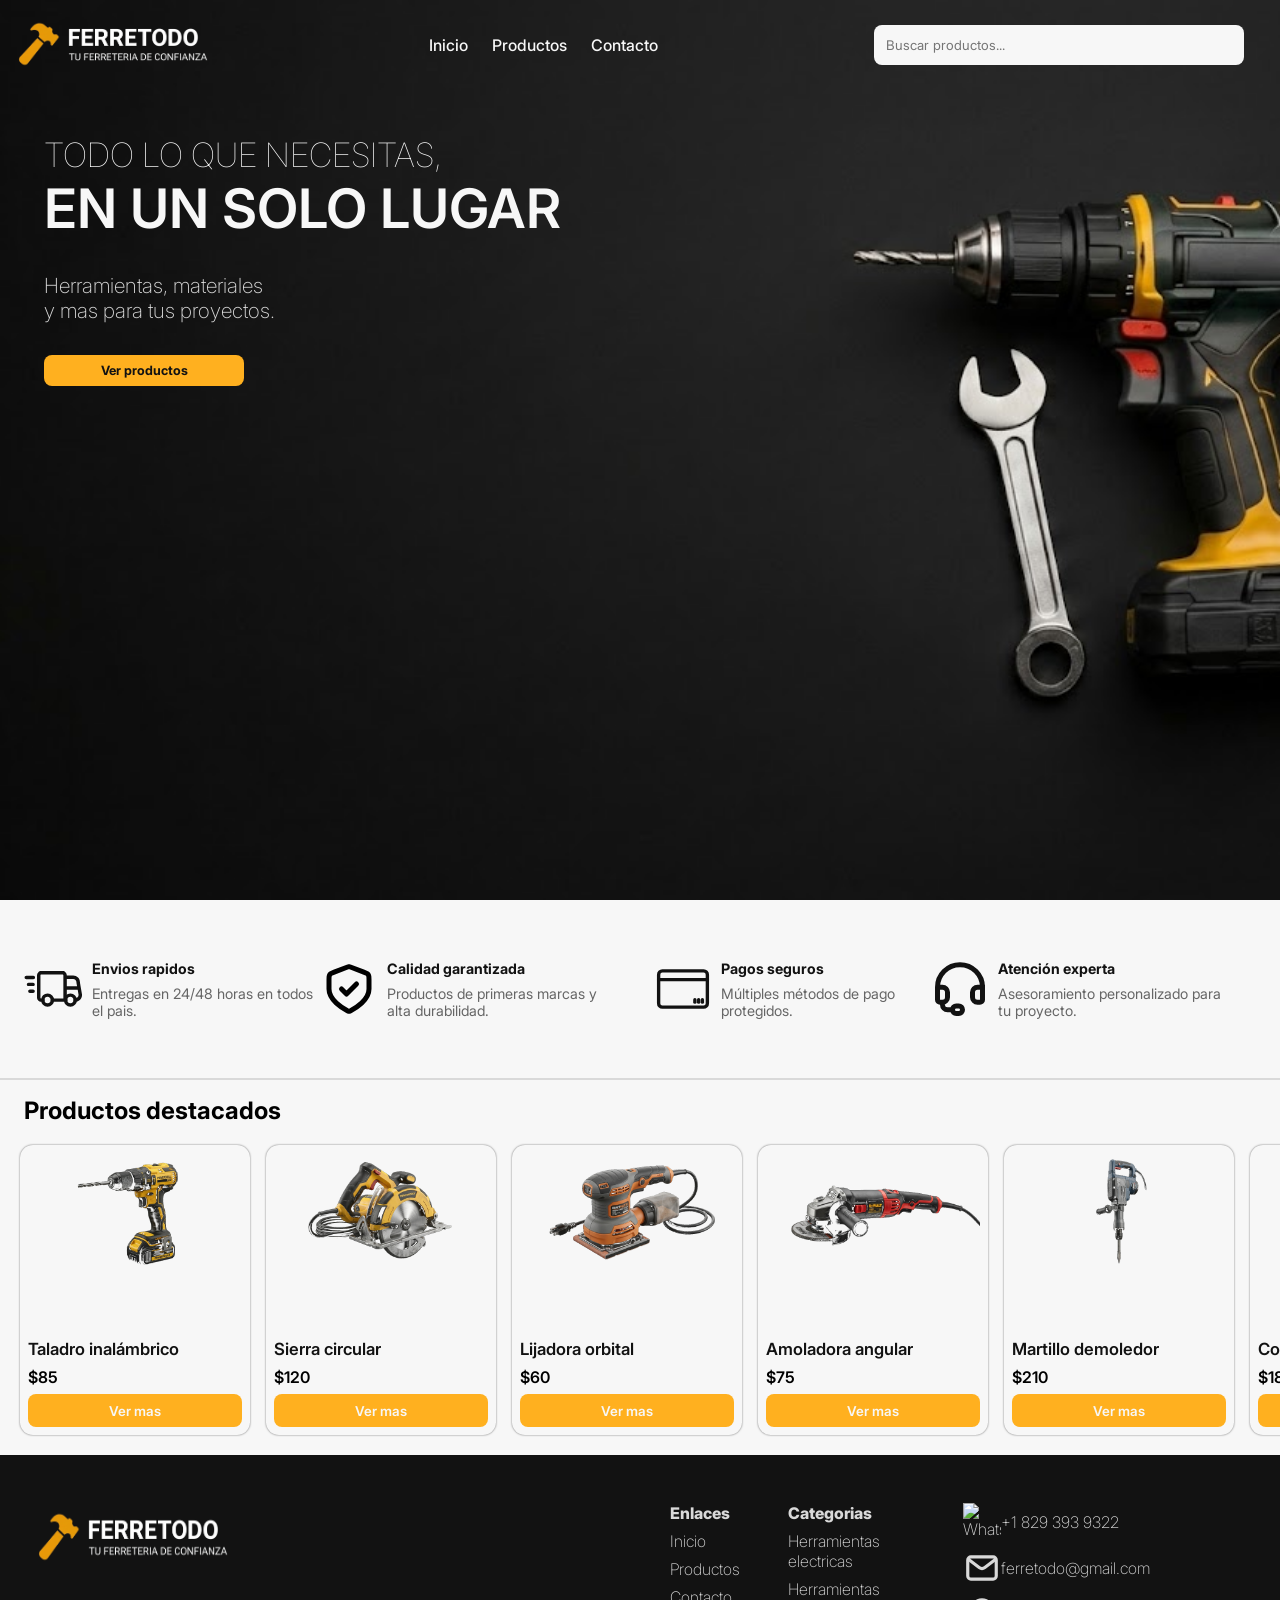
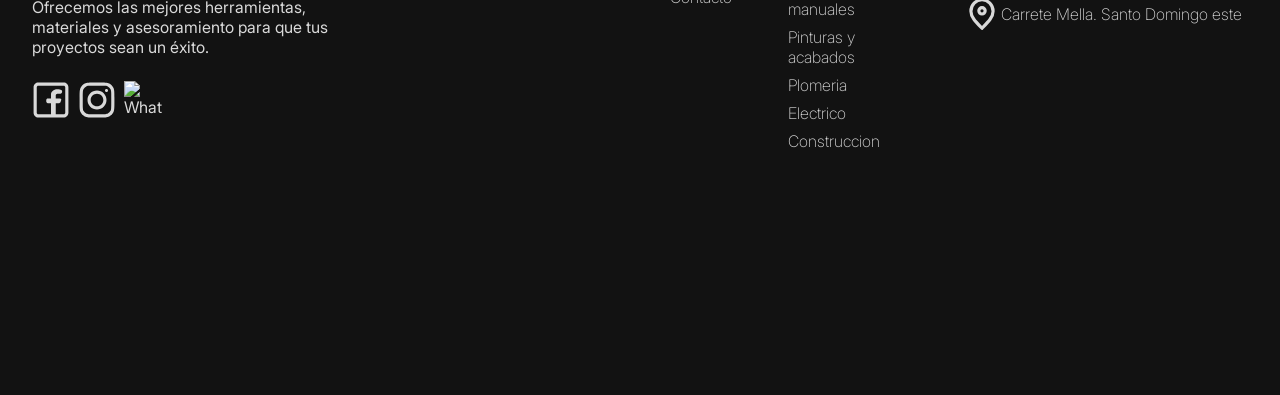
==== index.html @ 93d8f654 "Adding files" ====
<!DOCTYPE html>
<html lang="en">
<head>
    <meta charset="UTF-8">
    <meta name="viewport" content="width=device-width, initial-scale=1.0">
    <link rel="shortcut icon" href="./Recursos/Imagenes/Logo_Pequeño.png" type="image/x-icon">
    <link rel="stylesheet" href="styles.css">
    <title>Ferreteria | Inicio</title>
</head>
<body>
    <header class="header">
        <img src="./Recursos/Imagenes/Logo_Barra_De_Navegacion.png" alt="Ferretodo" title="Ferretodo" class="header__logo">
        <nav class="nav header__nav">
            <ul class="nav__list">
                <li class="nav__element"><a href="#" class="nav__link nav__link--active">Inicio</a></li>
                <li class="nav__element"><a href="./Paginas/productos.html" class="nav__link">Productos</a></li>
                <li class="nav__element"><a href="./Paginas/contactos.html" class="nav__link">Contacto</a></li>
            </ul>
        </nav>
        <input type="search" class="header__search" placeholder="Buscar productos...">
    </header>
    <main class="main">
        <h1 class="main__title">
            <span class="main__title--first">Todo lo que necesitas,</span>
            <span class="main__title--second">en un solo lugar</span>
        </h1>
        <h2 class="main__subtitle">Herramientas, materiales y mas para tus proyectos.</h2>
        <a href="./Paginas/productos.html" class="main__button">Ver productos</a>
    </main>
    <section class="section">
        <article class="article section__article section__article--first">
            <img src="./Recursos/Imagenes/CamionSVG.svg" class="section__image" alt="Camion">
            <div class="section__subcontainer">
                <h3 class="section__title">Envios rapidos</h3>
                <p class="section__paragraph">Entregas en 24/48 horas en todos el pais.</p>
            </div>
        </article>
        <article class="article section__article">
            <img src="./Recursos/Imagenes/EscudoSVG--Black.svg" class="section__image" alt="Escudo">
            <div class="section__subcontainer">
                <h3 class="section__title">Calidad garantizada</h3>
                <p class="section__paragraph">Productos de primeras marcas y alta durabilidad.</p>
            </div>
        </article>

        <article class="article section__article">
            <img src="./Recursos/Imagenes/TarjetaSVG.svg" class="section__image" alt="Tarjeta">
            <div class="section__subcontainer">
                <h3 class="section__title">Pagos seguros</h3>
                <p class="section__paragraph">Múltiples métodos de pago protegidos.</p>
            </div>
        </article>

        <article class="article section__article">
            <img src="./Recursos/Imagenes/AudifonosSVG--Black.svg" class="section__image" alt="Audifonos">
            <div class="section__subcontainer">
                <h3 class="section__title">Atención experta</h3>
                <p class="section__paragraph">Asesoramiento personalizado para tu proyecto.</p>
            </div>
        </article>
    </section>
    <section class="section--products">
        <h3 class="section__title--products">Productos destacados</h3>
        <div class="carrousel--left">
            <div class="carrousel--left-row"></div>
            <div class="carrousel--left-row" aria-hidden="true"></div>
        </div>
    </section>
    <footer class="footer">
        <div class="footer__extrainfo">
            <img src="./Recursos/Imagenes/Logo_Barra_De_Navegacion.png" alt="Ferretodo">
            <p class="footer__paragraph">Ofrecemos las mejores herramientas, materiales y asesoramiento para que tus proyectos sean un éxito.</p>
            <div class="footer__logos">
                <img src="./Recursos/Imagenes/FacebookSVG.svg" alt="Facebook" title="Facebook">
                <img src="./Recursos/Imagenes/InstagramSVG.svg" alt="Instagram" title="Instagram">
                <img src="./Recursos/Imagenes/WhatsappSVG.svg" alt="Whatsapp" title="Whatsapp">
            </div>
        </div>
        <ul class="footer__list">
            <li class="footer_element footer__element--first">Enlaces</li>
            <li class="footer__element"><a href="#" class="footer__link">Inicio</a></li>
            <li class="footer__element"><a href="/Paginas/productos.html" class="footer__link">Productos</a></li>
            <li class="footer__element"><a href="/Paginas/contactos.html" class="footer__link">Contacto</a></li>
        </ul>
        <ul class="footer__list">
            <li class="footer__element footer__element--first">Categorias</li>
            <li class="footer__element">Herramientas electricas</li>
            <li class="footer__element">Herramientas manuales</li>
            <li class="footer__element">Pinturas y acabados</li>
            <li class="footer__element">Plomeria</li>
            <li class="footer__element">Electrico</li>
            <li class="footer__element">Construccion</li>
            
        </ul>
        <ul class="footer__list">
            <li class="footer__element"><img src="./Recursos/Imagenes/WhatsappSVG.svg" alt="Whatsapp" title="Whatsapp">+1 829 393 9322</li>
            <li class="footer__element"><img src="./Recursos/Imagenes/EmailSVG.svg" alt="Email" title="Email">ferretodo@gmail.com</li>
            <li class="footer__element"><img src="./Recursos/Imagenes/UbicacionSVG.svg" alt="Ubicacion">Carrete Mella. Santo Domingo este</li>
        </ul>
    </footer>
    <script src="Scripts JS/index.js" type="module"></script>
</body>
</html>
---- styles.css ----
@font-face {
    font-family: 'Inter';
    src: url('Recursos/Font-Family/Inter_24pt-Thin.ttf');
    font-weight: 100;
}

@font-face {
    font-family: 'Inter';
    src: url('Recursos/Font-Family/Inter_24pt-ExtraLight.ttf');
    font-weight: 200;
}

@font-face {
    font-family: 'Inter';
    src: url('Recursos/Font-Family/Inter_24pt-Light.ttf');
    font-weight: 300;
}

@font-face {
    font-family: 'Inter';
    src: url('Recursos/Font-Family/Inter_24pt-Regular.ttf');
    font-weight: 400;
}

@font-face {
    font-family: 'Inter';
    src: url('Recursos/Font-Family/Inter_24pt-Medium.ttf');
    font-weight: 500;
}

@font-face {
    font-family: 'Inter';
    src: url('Recursos/Font-Family/Inter_24pt-SemiBold.ttf');
    font-weight: 600;
}

@font-face {
    font-family: 'Inter';
    src: url('Recursos/Font-Family/Inter_24pt-Bold.ttf');
    font-weight: 700;
}

@font-face {
    font-family: 'Inter';
    src: url('Recursos/Font-Family/Inter_24pt-ExtraBold.ttf');
    font-weight: 800;
}

@font-face {
    font-family: 'Inter';
    src: url('Recursos/Font-Family/Inter_24pt-Black.ttf');
    font-weight: 900;
}

*{
    font-family: 'Inter';
    margin: 0;
    padding: 0;
    box-sizing: border-box;
}

ul, ol{
    list-style: none;
}

a{
    text-decoration: none;
}

h1, h2, h3, h4, h5{
    text-wrap: balance;
}

h1{
    font-size: var(--font-size-h1);
}

h2{
    font-size: var(--font-size-h2);
}

h3{
    font-size: var(--font-size-h3);
}

h4{
    font-size: var(--font-size-h4);
}

h5, h6{
    font-size: var(--font-size-h5);
}

p{
    text-wrap: pretty;
}

:root{
    /* COLORS */
    --black: hsl(220, 0%, 7%);
    --white: hsl(0, 0%, 97%);
    --gray-light: hsl(0, 0%, 85%);
    --gray-dark: hsl(0, 0%, 40%);
    --gray-dark-extra: hsl(0, 0%, 30%);
    --orange: hsl(39, 100%, 56%);

    --darkblue: hsl(215, 85%, 33%);
    --blue: hsl(215, 85%, 45%);
    --lightblue: hsl(210, 100%, 70%);
    --cyan: hsl(180, 85%, 55%);
    --red: hsl(0, 75%, 50%);
    --green: hsl(135, 70%, 50%);
    --yellow: hsl(55, 90%, 55%);
    --purple: hsl(275, 70%, 55%);
    --pink: hsl(330, 75%, 60%);

    /* SHADOWS */

    /* FONT-SIZEs */

    --font-size-base: clamp(16px, 1vw + 1rem, 20px);
    --font-size-p: clamp(1.00rem, 0.8vw + 1rem, 1.25rem);      
    --font-size-small: clamp(0.80rem, 0.5vw + 0.8rem, 1rem);    
    --font-size-h6: clamp(1.25rem, 1vw + 1rem, 1.5rem); 
    --font-size-h5: clamp(1.56rem, 1.2vw + 1.1rem, 2rem); 
    --font-size-h4: clamp(1.95rem, 1.5vw + 1.2rem, 2.5rem); 
    --font-size-h3: clamp(2.44rem, 2vw + 1.5rem, 3rem);    
    --font-size-h2: clamp(3.05rem, 2.5vw + 1.5rem, 4rem);  
    --font-size-h1: clamp(3.81rem, 3vw + 1.5rem, 5rem);    

    /* PADDINGs */
    --padding-xs: 0.5rem;
    --padding-s: 0.75rem;
    --padding-l: 1rem;
    --padding-m: 1.25rem;
    --padding-x: 1.5rem;
    --padding-xx: 1.75rem;
    --padding-xxl: 2rem;
    --padding-xxxl: 2.25rem;
    --padding-xxxxl: 2.5rem;
    --padding-xxxxxl: 2.75rem;
    --padding-xxxxxxl: 3rem;

    /* MARGINs */
    --margin-xs: 0.5rem;
    --margin-s: 0.75rem;
    --margin-l: 1rem;
    --margin-m: 1.25rem;
    --margin-x: 1.5rem;
    --margin-xx: 1.75rem;
    --margin-xxl: 2rem;
    --margin-xxxl: 2.25rem;
    --margin-xxxxl: 2.5rem;
    --margin-xxxxxl: 2.75rem;
    --margin-xxxxxxl: 3rem;

    /* GAPs */
    --gap-xs: 0.5rem;
    --gap-s: 0.75rem;
    --gap-l: 1rem;
    --gap-m: 1.25rem;
    --gap-x: 1.5rem;
    --gap-xx: 1.75rem;
    --gap-xxl: 2rem;
    --gap-xxxl: 2.25rem;
    --gap-xxxxl: 2.5rem;
    --gap-xxxxxl: 2.75rem;
    --gap-xxxxxxl: 3rem;

    /*BORDER RADIUS*/
    --border-radius-small: .5rem;
    --border-radius-medium: .8rem;
    --border-radius-large: 1rem;
}

body{
    background-image: url(./Recursos/Imagenes/Main_Imagen1.png);
    background-attachment: fixed;
    background-size: cover;
    background-repeat: no-repeat;
    background-position: center;
    scroll-behavior: smooth;
}

/* HEADER */

.header{
    padding: calc(var(--padding-xs) - .3rem) var(--padding-s);
    padding-right: var(--padding-xxxl);
    display: flex;
    align-items: center;
    justify-content: space-between;
    height: 10dvh;
}


.header{
    user-select: none;
}

.header__logo{
    max-width: 200px;
    max-height: 70px;
}

.nav{
    width: 30%;
}

.nav__list{
    display: flex;
    justify-content: center;
    column-gap: var(--gap-x);
}

.nav__link{
    color: var(--white);
    font-weight: 500;
    font-size: var(--font-size-small);
    transition: all .1s ease-in-out;
}

.nav__link:hover{
    color: var(--gray-dark);
}

.header__search{
    padding: var(--padding-s);
    border-radius: var(--border-radius-small);
    background-color: var(--white);
    color: var(--gray);
    border: 0px;
    width: 30%;
    transition: all .2s ease-in-out;
}

.header__search:focus-visible{
    outline: none;
}

.main{
    max-width: 100dvw;
    height: 90dvh;
    color: var(--white);
    display: flex;
    flex-direction: column;
    row-gap: var(--gap-xxl);
    align-items: left;
    padding: var(--padding-xxxxxl);
}

.main *{
    max-width: 50%;
}

.main__title{
    text-transform: uppercase;
    display: flex;
    flex-direction: column;
    max-width: 100%;
    animation: fade-in .5s .8s forwards;
}

.main__title--first{
    font-size: calc(var(--font-size-h1) - 1.8rem);
    font-weight: 100;
}

.main__title--second{
    font-size: calc(var(--font-size-h1) - .5rem);
    font-weight: 600;
}

.main__subtitle{
    font-size: calc(var(--font-size-h2) - 2.2rem);
    color: var(--gray-light);
    font-weight: 200;
    width: 30%;
    animation: fade-in .5s 1s forwards;
}

.main__button{
    background-color: var(--orange);
    color: var(--black);
    border-radius: var(--border-radius-small);
    padding: var(--padding-xs) calc(var(--padding-xs) - .8rem);
    text-align: center;
    border: 0px;
    max-width: 200px;
    font-weight: 700;
    transition: all .2s ease-in-out;
    cursor: pointer;
    animation: fade-in .5s 1.2s forwards;
    user-select: none;
    font-size: calc(var(--font-size-small) - .2rem);
}

.main__button:hover{
    background-color: var(--white);
    color: var(--orange);
}


.main__title, .main__subtitle, .main__button{
    opacity: 0;
}

@keyframes fade-in{
    from{

    }
    to{
        opacity: 1;
    }
}

.section{
    padding: var(--padding-x);
    display: flex;
    justify-content: space-between;
    background-color: var(--white);
    height: 20dvh;
    overflow-y: hidden;
    border-bottom: 2px solid var(--gray-light);
}

@media screen and (max-width: 840px) {
    .section__paragraph{
        display: none;
    }
}

.section__article{
    display: flex;
    align-items: center;
    column-gap: var(--gap-xs);
    user-select: none;
    opacity: 0;
    transition: all .4s .1s ease-in-out;
}

.show{
    opacity: 1 !important;
}

.section__image{
    width: 60px;
    height: 60px;
}

.section__subcontainer{
    display: flex;
    flex-direction: column;
    row-gap: var(--gap-xs);
}

.section__title{
    color: var(--black);
    font-weight: 700;
}

.section__title, .section__paragraph{
    font-size: calc(var(--font-size-small) - .1rem);
}

.section__paragraph{
    color: var(--gray-dark);
    font-weight: 400;
}

img{
    max-width: 100%;
}

.section--products{
    background-color: var(--white);
    display: flex;
    flex-direction: column;
}

.section__title--products{
    font-size: var(--font-size-h6);
    padding: var(--padding-l) 0 0 var(--padding-x);
}

.carrousel--left, .carrousel--right{
    overflow-x: auto;
    padding: var(--padding-m);
    scrollbar-width: none;
    display: flex;
    opacity: 0;
}

.carrousel--left-row, .carrousel--right-row{
    display: flex;
    column-gap: var(--gap-l);
    padding-right: var(--gap-l);
}

.carrousel--left-row{
    animation: spin 22s linear infinite;
}

.carrousel--right:hover .carrousel--right-row, 
.carrousel--left:hover .carrousel--left-row{
    animation-play-state: paused;
}

.carrousel--right-row{
    animation: spin 22s linear infinite reverse;
}

@keyframes spin{
    from{
        transform: translateX(0);
    }
    to{
        transform: translateX(-100%);
    }
}

.carrousel__product{
    padding: var(--padding-xs);
    border-radius: var(--border-radius-medium);
    transition: all .1s ease-in-out;
    display: grid;
    grid-template-columns: 1fr;
    grid-template-rows: 68% 10% 10% 12%;
    grid-template-areas: 
    "img"
    "title"
    "price"
    "button"
    ;
    height: 290px;
    width: 230px;
    box-shadow: 0 0 2px var(--gray-dark);
}

.carrousel__product:hover{
    box-shadow: 0 0 10px var(--gray-dark);
}

.carrousel__img{
    border-radius:  var(--border-radius-medium);
    grid-area: img;
}

.carrousel__title{
    color: var(--black);
    font-size: calc(var(--font-size-p) - .2rem);
    font-weight: 600;
    grid-area: title;
}

.carrousel__price{
    color: var(--gray-light);
    color: calc(var(--font-size-p) - .7rem);
    grid-area: price;
    font-weight: 600;
}

.carrousel__button{
    grid-area: button;
    border: 0px;
    background-color: var(--orange);
    color: var(--white);
    font-size: calc(var(--font-size-p) - .4rem);
    font-weight: 600;
    padding: var(--padding-xs) var(--padding-l);
    border-radius: var(--border-radius-small);
    transition: all .1s ease-in-out;
}

.carrousel__button:hover{
    background-color: var(--black);
}

.footer{
    background-color: var(--black);
    display: flex;
    padding: var(--padding-xxxxxxl) var(--padding-xxl);
    justify-content: space-evenly;
    column-gap: var(--gap-xxxxxxl);
    height: 60dvh;
}

.footer__extrainfo, .footer__list{
    opacity: 0;
    transition: all .4s .1s ease-in-out;
}

.footer__extrainfo{
    display: flex;
    flex-direction: column;
    row-gap: var(--gap-x);
    color: var(--gray-light);
    font-weight: 400;
}

.footer__extrainfo img{
    width: 200px;
    height: 70px;
}

.footer__paragraph{
    width: 60%;
}

.footer__logos{
    display: flex;
    column-gap: var(--gap-xs);
}

.footer__list{
    color: var(--gray-light);
    display: flex;
    flex-direction: column;
    row-gap: var(--gap-xs);
}

.footer__list:last-child{
    width: 30%;
}

.footer__logos img, .footer__element img{
    width: 38px;
    height: 38px;
}

.footer__element{
    display: flex;
    align-items: center;
}

.footer__element--first{
    font-weight: 800 !important;
    cursor: pointer;
}

.footer__link, .footer__element{
    color: var(--gray-light);
    font-weight: 200;
}

.footer__element:not(.footer__element--first){
    cursor: pointer;
}

.footer__link, .footer__element{
    transition: all .2s ease-in-out;
}

.footer__link:hover, .footer__element:hover:not(.footer__element--first){
    color: var(--gray-dark);
}
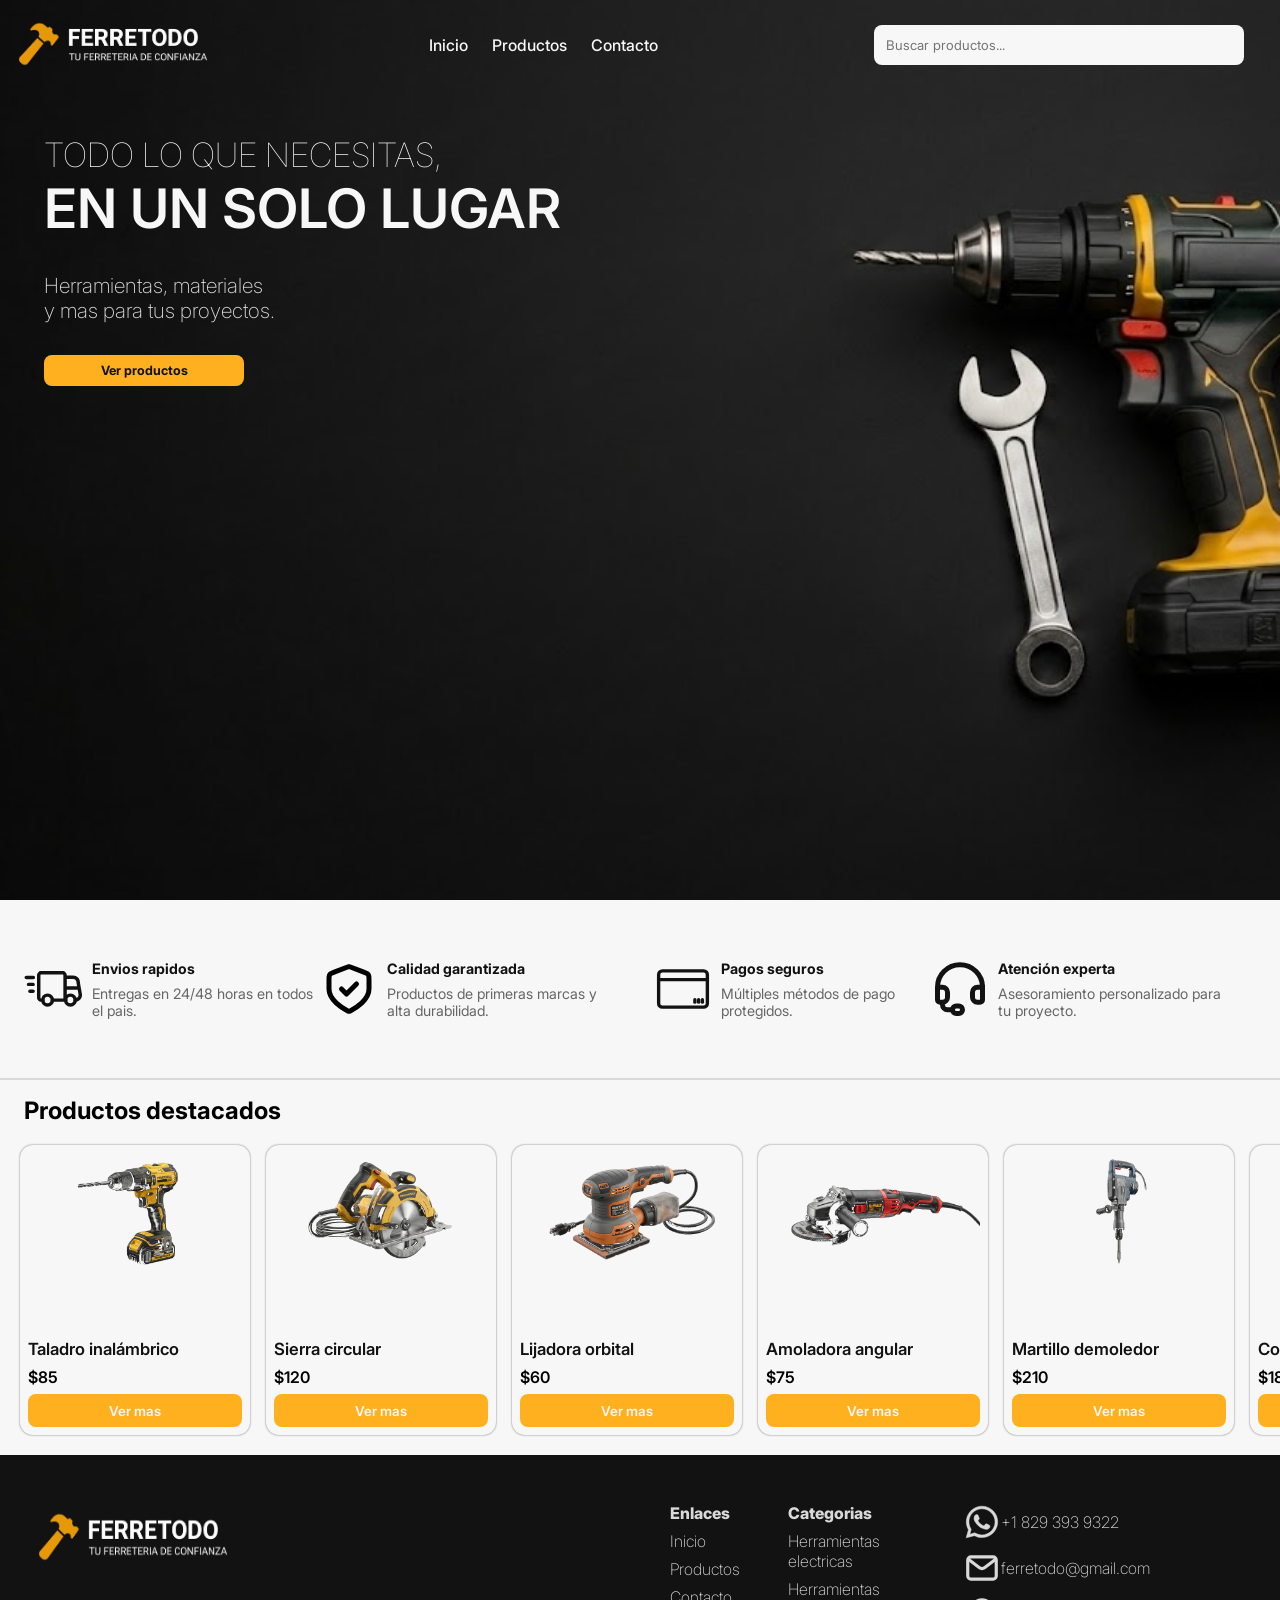
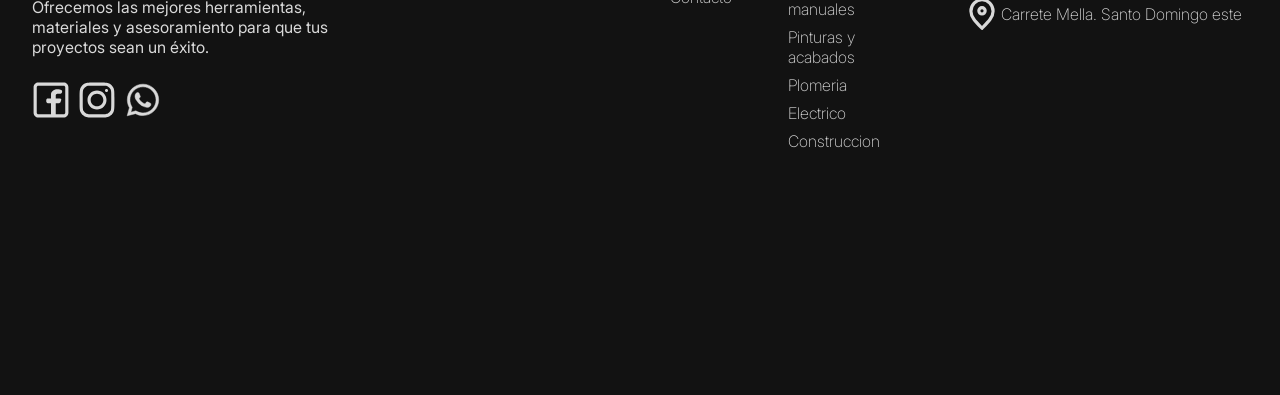
==== commit 20c2dd32: "Uploading folders again" ====
--- a/index.html
+++ b/index.html
@@ -1,103 +1,103 @@
-<!DOCTYPE html>
-<html lang="en">
-<head>
-    <meta charset="UTF-8">
-    <meta name="viewport" content="width=device-width, initial-scale=1.0">
-    <link rel="shortcut icon" href="./Recursos/Imagenes/Logo_Pequeño.png" type="image/x-icon">
-    <link rel="stylesheet" href="styles.css">
-    <title>Ferreteria | Inicio</title>
-</head>
-<body>
-    <header class="header">
-        <img src="./Recursos/Imagenes/Logo_Barra_De_Navegacion.png" alt="Ferretodo" title="Ferretodo" class="header__logo">
-        <nav class="nav header__nav">
-            <ul class="nav__list">
-                <li class="nav__element"><a href="#" class="nav__link nav__link--active">Inicio</a></li>
-                <li class="nav__element"><a href="./Paginas/productos.html" class="nav__link">Productos</a></li>
-                <li class="nav__element"><a href="./Paginas/contactos.html" class="nav__link">Contacto</a></li>
-            </ul>
-        </nav>
-        <input type="search" class="header__search" placeholder="Buscar productos...">
-    </header>
-    <main class="main">
-        <h1 class="main__title">
-            <span class="main__title--first">Todo lo que necesitas,</span>
-            <span class="main__title--second">en un solo lugar</span>
-        </h1>
-        <h2 class="main__subtitle">Herramientas, materiales y mas para tus proyectos.</h2>
-        <a href="./Paginas/productos.html" class="main__button">Ver productos</a>
-    </main>
-    <section class="section">
-        <article class="article section__article section__article--first">
-            <img src="./Recursos/Imagenes/CamionSVG.svg" class="section__image" alt="Camion">
-            <div class="section__subcontainer">
-                <h3 class="section__title">Envios rapidos</h3>
-                <p class="section__paragraph">Entregas en 24/48 horas en todos el pais.</p>
-            </div>
-        </article>
-        <article class="article section__article">
-            <img src="./Recursos/Imagenes/EscudoSVG--Black.svg" class="section__image" alt="Escudo">
-            <div class="section__subcontainer">
-                <h3 class="section__title">Calidad garantizada</h3>
-                <p class="section__paragraph">Productos de primeras marcas y alta durabilidad.</p>
-            </div>
-        </article>
-
-        <article class="article section__article">
-            <img src="./Recursos/Imagenes/TarjetaSVG.svg" class="section__image" alt="Tarjeta">
-            <div class="section__subcontainer">
-                <h3 class="section__title">Pagos seguros</h3>
-                <p class="section__paragraph">Múltiples métodos de pago protegidos.</p>
-            </div>
-        </article>
-
-        <article class="article section__article">
-            <img src="./Recursos/Imagenes/AudifonosSVG--Black.svg" class="section__image" alt="Audifonos">
-            <div class="section__subcontainer">
-                <h3 class="section__title">Atención experta</h3>
-                <p class="section__paragraph">Asesoramiento personalizado para tu proyecto.</p>
-            </div>
-        </article>
-    </section>
-    <section class="section--products">
-        <h3 class="section__title--products">Productos destacados</h3>
-        <div class="carrousel--left">
-            <div class="carrousel--left-row"></div>
-            <div class="carrousel--left-row" aria-hidden="true"></div>
-        </div>
-    </section>
-    <footer class="footer">
-        <div class="footer__extrainfo">
-            <img src="./Recursos/Imagenes/Logo_Barra_De_Navegacion.png" alt="Ferretodo">
-            <p class="footer__paragraph">Ofrecemos las mejores herramientas, materiales y asesoramiento para que tus proyectos sean un éxito.</p>
-            <div class="footer__logos">
-                <img src="./Recursos/Imagenes/FacebookSVG.svg" alt="Facebook" title="Facebook">
-                <img src="./Recursos/Imagenes/InstagramSVG.svg" alt="Instagram" title="Instagram">
-                <img src="./Recursos/Imagenes/WhatsappSVG.svg" alt="Whatsapp" title="Whatsapp">
-            </div>
-        </div>
-        <ul class="footer__list">
-            <li class="footer_element footer__element--first">Enlaces</li>
-            <li class="footer__element"><a href="#" class="footer__link">Inicio</a></li>
-            <li class="footer__element"><a href="/Paginas/productos.html" class="footer__link">Productos</a></li>
-            <li class="footer__element"><a href="/Paginas/contactos.html" class="footer__link">Contacto</a></li>
-        </ul>
-        <ul class="footer__list">
-            <li class="footer__element footer__element--first">Categorias</li>
-            <li class="footer__element">Herramientas electricas</li>
-            <li class="footer__element">Herramientas manuales</li>
-            <li class="footer__element">Pinturas y acabados</li>
-            <li class="footer__element">Plomeria</li>
-            <li class="footer__element">Electrico</li>
-            <li class="footer__element">Construccion</li>
-            
-        </ul>
-        <ul class="footer__list">
-            <li class="footer__element"><img src="./Recursos/Imagenes/WhatsappSVG.svg" alt="Whatsapp" title="Whatsapp">+1 829 393 9322</li>
-            <li class="footer__element"><img src="./Recursos/Imagenes/EmailSVG.svg" alt="Email" title="Email">ferretodo@gmail.com</li>
-            <li class="footer__element"><img src="./Recursos/Imagenes/UbicacionSVG.svg" alt="Ubicacion">Carrete Mella. Santo Domingo este</li>
-        </ul>
-    </footer>
-    <script src="Scripts JS/index.js" type="module"></script>
-</body>
+<!DOCTYPE html>
+<html lang="en">
+<head>
+    <meta charset="UTF-8">
+    <meta name="viewport" content="width=device-width, initial-scale=1.0">
+    <link rel="shortcut icon" href="./Recursos/Imagenes/Logo_Pequeño.png" type="image/x-icon">
+    <link rel="stylesheet" href="styles.css">
+    <title>Ferreteria | Inicio</title>
+</head>
+<body>
+    <header class="header">
+        <img src="./Recursos/Imagenes/Logo_Barra_De_Navegacion.png" alt="Ferretodo" title="Ferretodo" class="header__logo">
+        <nav class="nav header__nav">
+            <ul class="nav__list">
+                <li class="nav__element"><a href="#" class="nav__link nav__link--active">Inicio</a></li>
+                <li class="nav__element"><a href="./Paginas/productos.html" class="nav__link">Productos</a></li>
+                <li class="nav__element"><a href="./Paginas/contactos.html" class="nav__link">Contacto</a></li>
+            </ul>
+        </nav>
+        <input type="search" class="header__search" placeholder="Buscar productos...">
+    </header>
+    <main class="main">
+        <h1 class="main__title">
+            <span class="main__title--first">Todo lo que necesitas,</span>
+            <span class="main__title--second">en un solo lugar</span>
+        </h1>
+        <h2 class="main__subtitle">Herramientas, materiales y mas para tus proyectos.</h2>
+        <a href="./Paginas/productos.html" class="main__button">Ver productos</a>
+    </main>
+    <section class="section">
+        <article class="article section__article section__article--first">
+            <img src="./Recursos/Imagenes/CamionSVG.svg" class="section__image" alt="Camion">
+            <div class="section__subcontainer">
+                <h3 class="section__title">Envios rapidos</h3>
+                <p class="section__paragraph">Entregas en 24/48 horas en todos el pais.</p>
+            </div>
+        </article>
+        <article class="article section__article">
+            <img src="./Recursos/Imagenes/EscudoSVG--Black.svg" class="section__image" alt="Escudo">
+            <div class="section__subcontainer">
+                <h3 class="section__title">Calidad garantizada</h3>
+                <p class="section__paragraph">Productos de primeras marcas y alta durabilidad.</p>
+            </div>
+        </article>
+
+        <article class="article section__article">
+            <img src="./Recursos/Imagenes/TarjetaSVG.svg" class="section__image" alt="Tarjeta">
+            <div class="section__subcontainer">
+                <h3 class="section__title">Pagos seguros</h3>
+                <p class="section__paragraph">Múltiples métodos de pago protegidos.</p>
+            </div>
+        </article>
+
+        <article class="article section__article">
+            <img src="./Recursos/Imagenes/AudifonosSVG--Black.svg" class="section__image" alt="Audifonos">
+            <div class="section__subcontainer">
+                <h3 class="section__title">Atención experta</h3>
+                <p class="section__paragraph">Asesoramiento personalizado para tu proyecto.</p>
+            </div>
+        </article>
+    </section>
+    <section class="section--products">
+        <h3 class="section__title--products">Productos destacados</h3>
+        <div class="carrousel--left">
+            <div class="carrousel--left-row"></div>
+            <div class="carrousel--left-row" aria-hidden="true"></div>
+        </div>
+    </section>
+    <footer class="footer">
+        <div class="footer__extrainfo">
+            <img src="./Recursos/Imagenes/Logo_Barra_De_Navegacion.png" alt="Ferretodo">
+            <p class="footer__paragraph">Ofrecemos las mejores herramientas, materiales y asesoramiento para que tus proyectos sean un éxito.</p>
+            <div class="footer__logos">
+                <img src="./Recursos/Imagenes/FacebookSVG.svg" alt="Facebook" title="Facebook">
+                <img src="./Recursos/Imagenes/InstagramSVG.svg" alt="Instagram" title="Instagram">
+                <img src="./Recursos/Imagenes/WhatsappSVG.svg" alt="Whatsapp" title="Whatsapp">
+            </div>
+        </div>
+        <ul class="footer__list">
+            <li class="footer_element footer__element--first">Enlaces</li>
+            <li class="footer__element"><a href="#" class="footer__link">Inicio</a></li>
+            <li class="footer__element"><a href="/Paginas/productos.html" class="footer__link">Productos</a></li>
+            <li class="footer__element"><a href="/Paginas/contactos.html" class="footer__link">Contacto</a></li>
+        </ul>
+        <ul class="footer__list">
+            <li class="footer__element footer__element--first">Categorias</li>
+            <li class="footer__element">Herramientas electricas</li>
+            <li class="footer__element">Herramientas manuales</li>
+            <li class="footer__element">Pinturas y acabados</li>
+            <li class="footer__element">Plomeria</li>
+            <li class="footer__element">Electrico</li>
+            <li class="footer__element">Construccion</li>
+            
+        </ul>
+        <ul class="footer__list">
+            <li class="footer__element"><img src="./Recursos/Imagenes/WhatsappSVG.svg" alt="Whatsapp" title="Whatsapp">+1 829 393 9322</li>
+            <li class="footer__element"><img src="./Recursos/Imagenes/EmailSVG.svg" alt="Email" title="Email">ferretodo@gmail.com</li>
+            <li class="footer__element"><img src="./Recursos/Imagenes/UbicacionSVG.svg" alt="Ubicacion">Carrete Mella. Santo Domingo este</li>
+        </ul>
+    </footer>
+    <script src="Scripts JS/index.js" type="module"></script>
+</body>
 </html>
--- a/styles.css
+++ b/styles.css
@@ -1,556 +1,556 @@
-@font-face {
-    font-family: 'Inter';
-    src: url('Recursos/Font-Family/Inter_24pt-Thin.ttf');
-    font-weight: 100;
-}
-
-@font-face {
-    font-family: 'Inter';
-    src: url('Recursos/Font-Family/Inter_24pt-ExtraLight.ttf');
-    font-weight: 200;
-}
-
-@font-face {
-    font-family: 'Inter';
-    src: url('Recursos/Font-Family/Inter_24pt-Light.ttf');
-    font-weight: 300;
-}
-
-@font-face {
-    font-family: 'Inter';
-    src: url('Recursos/Font-Family/Inter_24pt-Regular.ttf');
-    font-weight: 400;
-}
-
-@font-face {
-    font-family: 'Inter';
-    src: url('Recursos/Font-Family/Inter_24pt-Medium.ttf');
-    font-weight: 500;
-}
-
-@font-face {
-    font-family: 'Inter';
-    src: url('Recursos/Font-Family/Inter_24pt-SemiBold.ttf');
-    font-weight: 600;
-}
-
-@font-face {
-    font-family: 'Inter';
-    src: url('Recursos/Font-Family/Inter_24pt-Bold.ttf');
-    font-weight: 700;
-}
-
-@font-face {
-    font-family: 'Inter';
-    src: url('Recursos/Font-Family/Inter_24pt-ExtraBold.ttf');
-    font-weight: 800;
-}
-
-@font-face {
-    font-family: 'Inter';
-    src: url('Recursos/Font-Family/Inter_24pt-Black.ttf');
-    font-weight: 900;
-}
-
-*{
-    font-family: 'Inter';
-    margin: 0;
-    padding: 0;
-    box-sizing: border-box;
-}
-
-ul, ol{
-    list-style: none;
-}
-
-a{
-    text-decoration: none;
-}
-
-h1, h2, h3, h4, h5{
-    text-wrap: balance;
-}
-
-h1{
-    font-size: var(--font-size-h1);
-}
-
-h2{
-    font-size: var(--font-size-h2);
-}
-
-h3{
-    font-size: var(--font-size-h3);
-}
-
-h4{
-    font-size: var(--font-size-h4);
-}
-
-h5, h6{
-    font-size: var(--font-size-h5);
-}
-
-p{
-    text-wrap: pretty;
-}
-
-:root{
-    /* COLORS */
-    --black: hsl(220, 0%, 7%);
-    --white: hsl(0, 0%, 97%);
-    --gray-light: hsl(0, 0%, 85%);
-    --gray-dark: hsl(0, 0%, 40%);
-    --gray-dark-extra: hsl(0, 0%, 30%);
-    --orange: hsl(39, 100%, 56%);
-
-    --darkblue: hsl(215, 85%, 33%);
-    --blue: hsl(215, 85%, 45%);
-    --lightblue: hsl(210, 100%, 70%);
-    --cyan: hsl(180, 85%, 55%);
-    --red: hsl(0, 75%, 50%);
-    --green: hsl(135, 70%, 50%);
-    --yellow: hsl(55, 90%, 55%);
-    --purple: hsl(275, 70%, 55%);
-    --pink: hsl(330, 75%, 60%);
-
-    /* SHADOWS */
-
-    /* FONT-SIZEs */
-
-    --font-size-base: clamp(16px, 1vw + 1rem, 20px);
-    --font-size-p: clamp(1.00rem, 0.8vw + 1rem, 1.25rem);      
-    --font-size-small: clamp(0.80rem, 0.5vw + 0.8rem, 1rem);    
-    --font-size-h6: clamp(1.25rem, 1vw + 1rem, 1.5rem); 
-    --font-size-h5: clamp(1.56rem, 1.2vw + 1.1rem, 2rem); 
-    --font-size-h4: clamp(1.95rem, 1.5vw + 1.2rem, 2.5rem); 
-    --font-size-h3: clamp(2.44rem, 2vw + 1.5rem, 3rem);    
-    --font-size-h2: clamp(3.05rem, 2.5vw + 1.5rem, 4rem);  
-    --font-size-h1: clamp(3.81rem, 3vw + 1.5rem, 5rem);    
-
-    /* PADDINGs */
-    --padding-xs: 0.5rem;
-    --padding-s: 0.75rem;
-    --padding-l: 1rem;
-    --padding-m: 1.25rem;
-    --padding-x: 1.5rem;
-    --padding-xx: 1.75rem;
-    --padding-xxl: 2rem;
-    --padding-xxxl: 2.25rem;
-    --padding-xxxxl: 2.5rem;
-    --padding-xxxxxl: 2.75rem;
-    --padding-xxxxxxl: 3rem;
-
-    /* MARGINs */
-    --margin-xs: 0.5rem;
-    --margin-s: 0.75rem;
-    --margin-l: 1rem;
-    --margin-m: 1.25rem;
-    --margin-x: 1.5rem;
-    --margin-xx: 1.75rem;
-    --margin-xxl: 2rem;
-    --margin-xxxl: 2.25rem;
-    --margin-xxxxl: 2.5rem;
-    --margin-xxxxxl: 2.75rem;
-    --margin-xxxxxxl: 3rem;
-
-    /* GAPs */
-    --gap-xs: 0.5rem;
-    --gap-s: 0.75rem;
-    --gap-l: 1rem;
-    --gap-m: 1.25rem;
-    --gap-x: 1.5rem;
-    --gap-xx: 1.75rem;
-    --gap-xxl: 2rem;
-    --gap-xxxl: 2.25rem;
-    --gap-xxxxl: 2.5rem;
-    --gap-xxxxxl: 2.75rem;
-    --gap-xxxxxxl: 3rem;
-
-    /*BORDER RADIUS*/
-    --border-radius-small: .5rem;
-    --border-radius-medium: .8rem;
-    --border-radius-large: 1rem;
-}
-
-body{
-    background-image: url(./Recursos/Imagenes/Main_Imagen1.png);
-    background-attachment: fixed;
-    background-size: cover;
-    background-repeat: no-repeat;
-    background-position: center;
-    scroll-behavior: smooth;
-}
-
-/* HEADER */
-
-.header{
-    padding: calc(var(--padding-xs) - .3rem) var(--padding-s);
-    padding-right: var(--padding-xxxl);
-    display: flex;
-    align-items: center;
-    justify-content: space-between;
-    height: 10dvh;
-}
-
-
-.header{
-    user-select: none;
-}
-
-.header__logo{
-    max-width: 200px;
-    max-height: 70px;
-}
-
-.nav{
-    width: 30%;
-}
-
-.nav__list{
-    display: flex;
-    justify-content: center;
-    column-gap: var(--gap-x);
-}
-
-.nav__link{
-    color: var(--white);
-    font-weight: 500;
-    font-size: var(--font-size-small);
-    transition: all .1s ease-in-out;
-}
-
-.nav__link:hover{
-    color: var(--gray-dark);
-}
-
-.header__search{
-    padding: var(--padding-s);
-    border-radius: var(--border-radius-small);
-    background-color: var(--white);
-    color: var(--gray);
-    border: 0px;
-    width: 30%;
-    transition: all .2s ease-in-out;
-}
-
-.header__search:focus-visible{
-    outline: none;
-}
-
-.main{
-    max-width: 100dvw;
-    height: 90dvh;
-    color: var(--white);
-    display: flex;
-    flex-direction: column;
-    row-gap: var(--gap-xxl);
-    align-items: left;
-    padding: var(--padding-xxxxxl);
-}
-
-.main *{
-    max-width: 50%;
-}
-
-.main__title{
-    text-transform: uppercase;
-    display: flex;
-    flex-direction: column;
-    max-width: 100%;
-    animation: fade-in .5s .8s forwards;
-}
-
-.main__title--first{
-    font-size: calc(var(--font-size-h1) - 1.8rem);
-    font-weight: 100;
-}
-
-.main__title--second{
-    font-size: calc(var(--font-size-h1) - .5rem);
-    font-weight: 600;
-}
-
-.main__subtitle{
-    font-size: calc(var(--font-size-h2) - 2.2rem);
-    color: var(--gray-light);
-    font-weight: 200;
-    width: 30%;
-    animation: fade-in .5s 1s forwards;
-}
-
-.main__button{
-    background-color: var(--orange);
-    color: var(--black);
-    border-radius: var(--border-radius-small);
-    padding: var(--padding-xs) calc(var(--padding-xs) - .8rem);
-    text-align: center;
-    border: 0px;
-    max-width: 200px;
-    font-weight: 700;
-    transition: all .2s ease-in-out;
-    cursor: pointer;
-    animation: fade-in .5s 1.2s forwards;
-    user-select: none;
-    font-size: calc(var(--font-size-small) - .2rem);
-}
-
-.main__button:hover{
-    background-color: var(--white);
-    color: var(--orange);
-}
-
-
-.main__title, .main__subtitle, .main__button{
-    opacity: 0;
-}
-
-@keyframes fade-in{
-    from{
-
-    }
-    to{
-        opacity: 1;
-    }
-}
-
-.section{
-    padding: var(--padding-x);
-    display: flex;
-    justify-content: space-between;
-    background-color: var(--white);
-    height: 20dvh;
-    overflow-y: hidden;
-    border-bottom: 2px solid var(--gray-light);
-}
-
-@media screen and (max-width: 840px) {
-    .section__paragraph{
-        display: none;
-    }
-}
-
-.section__article{
-    display: flex;
-    align-items: center;
-    column-gap: var(--gap-xs);
-    user-select: none;
-    opacity: 0;
-    transition: all .4s .1s ease-in-out;
-}
-
-.show{
-    opacity: 1 !important;
-}
-
-.section__image{
-    width: 60px;
-    height: 60px;
-}
-
-.section__subcontainer{
-    display: flex;
-    flex-direction: column;
-    row-gap: var(--gap-xs);
-}
-
-.section__title{
-    color: var(--black);
-    font-weight: 700;
-}
-
-.section__title, .section__paragraph{
-    font-size: calc(var(--font-size-small) - .1rem);
-}
-
-.section__paragraph{
-    color: var(--gray-dark);
-    font-weight: 400;
-}
-
-img{
-    max-width: 100%;
-}
-
-.section--products{
-    background-color: var(--white);
-    display: flex;
-    flex-direction: column;
-}
-
-.section__title--products{
-    font-size: var(--font-size-h6);
-    padding: var(--padding-l) 0 0 var(--padding-x);
-}
-
-.carrousel--left, .carrousel--right{
-    overflow-x: auto;
-    padding: var(--padding-m);
-    scrollbar-width: none;
-    display: flex;
-    opacity: 0;
-}
-
-.carrousel--left-row, .carrousel--right-row{
-    display: flex;
-    column-gap: var(--gap-l);
-    padding-right: var(--gap-l);
-}
-
-.carrousel--left-row{
-    animation: spin 22s linear infinite;
-}
-
-.carrousel--right:hover .carrousel--right-row, 
-.carrousel--left:hover .carrousel--left-row{
-    animation-play-state: paused;
-}
-
-.carrousel--right-row{
-    animation: spin 22s linear infinite reverse;
-}
-
-@keyframes spin{
-    from{
-        transform: translateX(0);
-    }
-    to{
-        transform: translateX(-100%);
-    }
-}
-
-.carrousel__product{
-    padding: var(--padding-xs);
-    border-radius: var(--border-radius-medium);
-    transition: all .1s ease-in-out;
-    display: grid;
-    grid-template-columns: 1fr;
-    grid-template-rows: 68% 10% 10% 12%;
-    grid-template-areas: 
-    "img"
-    "title"
-    "price"
-    "button"
-    ;
-    height: 290px;
-    width: 230px;
-    box-shadow: 0 0 2px var(--gray-dark);
-}
-
-.carrousel__product:hover{
-    box-shadow: 0 0 10px var(--gray-dark);
-}
-
-.carrousel__img{
-    border-radius:  var(--border-radius-medium);
-    grid-area: img;
-}
-
-.carrousel__title{
-    color: var(--black);
-    font-size: calc(var(--font-size-p) - .2rem);
-    font-weight: 600;
-    grid-area: title;
-}
-
-.carrousel__price{
-    color: var(--gray-light);
-    color: calc(var(--font-size-p) - .7rem);
-    grid-area: price;
-    font-weight: 600;
-}
-
-.carrousel__button{
-    grid-area: button;
-    border: 0px;
-    background-color: var(--orange);
-    color: var(--white);
-    font-size: calc(var(--font-size-p) - .4rem);
-    font-weight: 600;
-    padding: var(--padding-xs) var(--padding-l);
-    border-radius: var(--border-radius-small);
-    transition: all .1s ease-in-out;
-}
-
-.carrousel__button:hover{
-    background-color: var(--black);
-}
-
-.footer{
-    background-color: var(--black);
-    display: flex;
-    padding: var(--padding-xxxxxxl) var(--padding-xxl);
-    justify-content: space-evenly;
-    column-gap: var(--gap-xxxxxxl);
-    height: 60dvh;
-}
-
-.footer__extrainfo, .footer__list{
-    opacity: 0;
-    transition: all .4s .1s ease-in-out;
-}
-
-.footer__extrainfo{
-    display: flex;
-    flex-direction: column;
-    row-gap: var(--gap-x);
-    color: var(--gray-light);
-    font-weight: 400;
-}
-
-.footer__extrainfo img{
-    width: 200px;
-    height: 70px;
-}
-
-.footer__paragraph{
-    width: 60%;
-}
-
-.footer__logos{
-    display: flex;
-    column-gap: var(--gap-xs);
-}
-
-.footer__list{
-    color: var(--gray-light);
-    display: flex;
-    flex-direction: column;
-    row-gap: var(--gap-xs);
-}
-
-.footer__list:last-child{
-    width: 30%;
-}
-
-.footer__logos img, .footer__element img{
-    width: 38px;
-    height: 38px;
-}
-
-.footer__element{
-    display: flex;
-    align-items: center;
-}
-
-.footer__element--first{
-    font-weight: 800 !important;
-    cursor: pointer;
-}
-
-.footer__link, .footer__element{
-    color: var(--gray-light);
-    font-weight: 200;
-}
-
-.footer__element:not(.footer__element--first){
-    cursor: pointer;
-}
-
-.footer__link, .footer__element{
-    transition: all .2s ease-in-out;
-}
-
-.footer__link:hover, .footer__element:hover:not(.footer__element--first){
-    color: var(--gray-dark);
-}
+@font-face {
+    font-family: 'Inter';
+    src: url('Recursos/Font-Family/Inter_24pt-Thin.ttf');
+    font-weight: 100;
+}
+
+@font-face {
+    font-family: 'Inter';
+    src: url('Recursos/Font-Family/Inter_24pt-ExtraLight.ttf');
+    font-weight: 200;
+}
+
+@font-face {
+    font-family: 'Inter';
+    src: url('Recursos/Font-Family/Inter_24pt-Light.ttf');
+    font-weight: 300;
+}
+
+@font-face {
+    font-family: 'Inter';
+    src: url('Recursos/Font-Family/Inter_24pt-Regular.ttf');
+    font-weight: 400;
+}
+
+@font-face {
+    font-family: 'Inter';
+    src: url('Recursos/Font-Family/Inter_24pt-Medium.ttf');
+    font-weight: 500;
+}
+
+@font-face {
+    font-family: 'Inter';
+    src: url('Recursos/Font-Family/Inter_24pt-SemiBold.ttf');
+    font-weight: 600;
+}
+
+@font-face {
+    font-family: 'Inter';
+    src: url('Recursos/Font-Family/Inter_24pt-Bold.ttf');
+    font-weight: 700;
+}
+
+@font-face {
+    font-family: 'Inter';
+    src: url('Recursos/Font-Family/Inter_24pt-ExtraBold.ttf');
+    font-weight: 800;
+}
+
+@font-face {
+    font-family: 'Inter';
+    src: url('Recursos/Font-Family/Inter_24pt-Black.ttf');
+    font-weight: 900;
+}
+
+*{
+    font-family: 'Inter';
+    margin: 0;
+    padding: 0;
+    box-sizing: border-box;
+}
+
+ul, ol{
+    list-style: none;
+}
+
+a{
+    text-decoration: none;
+}
+
+h1, h2, h3, h4, h5{
+    text-wrap: balance;
+}
+
+h1{
+    font-size: var(--font-size-h1);
+}
+
+h2{
+    font-size: var(--font-size-h2);
+}
+
+h3{
+    font-size: var(--font-size-h3);
+}
+
+h4{
+    font-size: var(--font-size-h4);
+}
+
+h5, h6{
+    font-size: var(--font-size-h5);
+}
+
+p{
+    text-wrap: pretty;
+}
+
+:root{
+    /* COLORS */
+    --black: hsl(220, 0%, 7%);
+    --white: hsl(0, 0%, 97%);
+    --gray-light: hsl(0, 0%, 85%);
+    --gray-dark: hsl(0, 0%, 40%);
+    --gray-dark-extra: hsl(0, 0%, 30%);
+    --orange: hsl(39, 100%, 56%);
+
+    --darkblue: hsl(215, 85%, 33%);
+    --blue: hsl(215, 85%, 45%);
+    --lightblue: hsl(210, 100%, 70%);
+    --cyan: hsl(180, 85%, 55%);
+    --red: hsl(0, 75%, 50%);
+    --green: hsl(135, 70%, 50%);
+    --yellow: hsl(55, 90%, 55%);
+    --purple: hsl(275, 70%, 55%);
+    --pink: hsl(330, 75%, 60%);
+
+    /* SHADOWS */
+
+    /* FONT-SIZEs */
+
+    --font-size-base: clamp(16px, 1vw + 1rem, 20px);
+    --font-size-p: clamp(1.00rem, 0.8vw + 1rem, 1.25rem);      
+    --font-size-small: clamp(0.80rem, 0.5vw + 0.8rem, 1rem);    
+    --font-size-h6: clamp(1.25rem, 1vw + 1rem, 1.5rem); 
+    --font-size-h5: clamp(1.56rem, 1.2vw + 1.1rem, 2rem); 
+    --font-size-h4: clamp(1.95rem, 1.5vw + 1.2rem, 2.5rem); 
+    --font-size-h3: clamp(2.44rem, 2vw + 1.5rem, 3rem);    
+    --font-size-h2: clamp(3.05rem, 2.5vw + 1.5rem, 4rem);  
+    --font-size-h1: clamp(3.81rem, 3vw + 1.5rem, 5rem);    
+
+    /* PADDINGs */
+    --padding-xs: 0.5rem;
+    --padding-s: 0.75rem;
+    --padding-l: 1rem;
+    --padding-m: 1.25rem;
+    --padding-x: 1.5rem;
+    --padding-xx: 1.75rem;
+    --padding-xxl: 2rem;
+    --padding-xxxl: 2.25rem;
+    --padding-xxxxl: 2.5rem;
+    --padding-xxxxxl: 2.75rem;
+    --padding-xxxxxxl: 3rem;
+
+    /* MARGINs */
+    --margin-xs: 0.5rem;
+    --margin-s: 0.75rem;
+    --margin-l: 1rem;
+    --margin-m: 1.25rem;
+    --margin-x: 1.5rem;
+    --margin-xx: 1.75rem;
+    --margin-xxl: 2rem;
+    --margin-xxxl: 2.25rem;
+    --margin-xxxxl: 2.5rem;
+    --margin-xxxxxl: 2.75rem;
+    --margin-xxxxxxl: 3rem;
+
+    /* GAPs */
+    --gap-xs: 0.5rem;
+    --gap-s: 0.75rem;
+    --gap-l: 1rem;
+    --gap-m: 1.25rem;
+    --gap-x: 1.5rem;
+    --gap-xx: 1.75rem;
+    --gap-xxl: 2rem;
+    --gap-xxxl: 2.25rem;
+    --gap-xxxxl: 2.5rem;
+    --gap-xxxxxl: 2.75rem;
+    --gap-xxxxxxl: 3rem;
+
+    /*BORDER RADIUS*/
+    --border-radius-small: .5rem;
+    --border-radius-medium: .8rem;
+    --border-radius-large: 1rem;
+}
+
+body{
+    background-image: url(./Recursos/Imagenes/Main_Imagen1.png);
+    background-attachment: fixed;
+    background-size: cover;
+    background-repeat: no-repeat;
+    background-position: center;
+    scroll-behavior: smooth;
+}
+
+/* HEADER */
+
+.header{
+    padding: calc(var(--padding-xs) - .3rem) var(--padding-s);
+    padding-right: var(--padding-xxxl);
+    display: flex;
+    align-items: center;
+    justify-content: space-between;
+    height: 10dvh;
+}
+
+
+.header{
+    user-select: none;
+}
+
+.header__logo{
+    max-width: 200px;
+    max-height: 70px;
+}
+
+.nav{
+    width: 30%;
+}
+
+.nav__list{
+    display: flex;
+    justify-content: center;
+    column-gap: var(--gap-x);
+}
+
+.nav__link{
+    color: var(--white);
+    font-weight: 500;
+    font-size: var(--font-size-small);
+    transition: all .1s ease-in-out;
+}
+
+.nav__link:hover{
+    color: var(--gray-dark);
+}
+
+.header__search{
+    padding: var(--padding-s);
+    border-radius: var(--border-radius-small);
+    background-color: var(--white);
+    color: var(--gray);
+    border: 0px;
+    width: 30%;
+    transition: all .2s ease-in-out;
+}
+
+.header__search:focus-visible{
+    outline: none;
+}
+
+.main{
+    max-width: 100dvw;
+    height: 90dvh;
+    color: var(--white);
+    display: flex;
+    flex-direction: column;
+    row-gap: var(--gap-xxl);
+    align-items: left;
+    padding: var(--padding-xxxxxl);
+}
+
+.main *{
+    max-width: 50%;
+}
+
+.main__title{
+    text-transform: uppercase;
+    display: flex;
+    flex-direction: column;
+    max-width: 100%;
+    animation: fade-in .5s .8s forwards;
+}
+
+.main__title--first{
+    font-size: calc(var(--font-size-h1) - 1.8rem);
+    font-weight: 100;
+}
+
+.main__title--second{
+    font-size: calc(var(--font-size-h1) - .5rem);
+    font-weight: 600;
+}
+
+.main__subtitle{
+    font-size: calc(var(--font-size-h2) - 2.2rem);
+    color: var(--gray-light);
+    font-weight: 200;
+    width: 30%;
+    animation: fade-in .5s 1s forwards;
+}
+
+.main__button{
+    background-color: var(--orange);
+    color: var(--black);
+    border-radius: var(--border-radius-small);
+    padding: var(--padding-xs) calc(var(--padding-xs) - .8rem);
+    text-align: center;
+    border: 0px;
+    max-width: 200px;
+    font-weight: 700;
+    transition: all .2s ease-in-out;
+    cursor: pointer;
+    animation: fade-in .5s 1.2s forwards;
+    user-select: none;
+    font-size: calc(var(--font-size-small) - .2rem);
+}
+
+.main__button:hover{
+    background-color: var(--white);
+    color: var(--orange);
+}
+
+
+.main__title, .main__subtitle, .main__button{
+    opacity: 0;
+}
+
+@keyframes fade-in{
+    from{
+
+    }
+    to{
+        opacity: 1;
+    }
+}
+
+.section{
+    padding: var(--padding-x);
+    display: flex;
+    justify-content: space-between;
+    background-color: var(--white);
+    height: 20dvh;
+    overflow-y: hidden;
+    border-bottom: 2px solid var(--gray-light);
+}
+
+@media screen and (max-width: 840px) {
+    .section__paragraph{
+        display: none;
+    }
+}
+
+.section__article{
+    display: flex;
+    align-items: center;
+    column-gap: var(--gap-xs);
+    user-select: none;
+    opacity: 0;
+    transition: all .4s .1s ease-in-out;
+}
+
+.show{
+    opacity: 1 !important;
+}
+
+.section__image{
+    width: 60px;
+    height: 60px;
+}
+
+.section__subcontainer{
+    display: flex;
+    flex-direction: column;
+    row-gap: var(--gap-xs);
+}
+
+.section__title{
+    color: var(--black);
+    font-weight: 700;
+}
+
+.section__title, .section__paragraph{
+    font-size: calc(var(--font-size-small) - .1rem);
+}
+
+.section__paragraph{
+    color: var(--gray-dark);
+    font-weight: 400;
+}
+
+img{
+    max-width: 100%;
+}
+
+.section--products{
+    background-color: var(--white);
+    display: flex;
+    flex-direction: column;
+}
+
+.section__title--products{
+    font-size: var(--font-size-h6);
+    padding: var(--padding-l) 0 0 var(--padding-x);
+}
+
+.carrousel--left, .carrousel--right{
+    overflow-x: auto;
+    padding: var(--padding-m);
+    scrollbar-width: none;
+    display: flex;
+    opacity: 0;
+}
+
+.carrousel--left-row, .carrousel--right-row{
+    display: flex;
+    column-gap: var(--gap-l);
+    padding-right: var(--gap-l);
+}
+
+.carrousel--left-row{
+    animation: spin 22s linear infinite;
+}
+
+.carrousel--right:hover .carrousel--right-row, 
+.carrousel--left:hover .carrousel--left-row{
+    animation-play-state: paused;
+}
+
+.carrousel--right-row{
+    animation: spin 22s linear infinite reverse;
+}
+
+@keyframes spin{
+    from{
+        transform: translateX(0);
+    }
+    to{
+        transform: translateX(-100%);
+    }
+}
+
+.carrousel__product{
+    padding: var(--padding-xs);
+    border-radius: var(--border-radius-medium);
+    transition: all .1s ease-in-out;
+    display: grid;
+    grid-template-columns: 1fr;
+    grid-template-rows: 68% 10% 10% 12%;
+    grid-template-areas: 
+    "img"
+    "title"
+    "price"
+    "button"
+    ;
+    height: 290px;
+    width: 230px;
+    box-shadow: 0 0 2px var(--gray-dark);
+}
+
+.carrousel__product:hover{
+    box-shadow: 0 0 10px var(--gray-dark);
+}
+
+.carrousel__img{
+    border-radius:  var(--border-radius-medium);
+    grid-area: img;
+}
+
+.carrousel__title{
+    color: var(--black);
+    font-size: calc(var(--font-size-p) - .2rem);
+    font-weight: 600;
+    grid-area: title;
+}
+
+.carrousel__price{
+    color: var(--gray-light);
+    color: calc(var(--font-size-p) - .7rem);
+    grid-area: price;
+    font-weight: 600;
+}
+
+.carrousel__button{
+    grid-area: button;
+    border: 0px;
+    background-color: var(--orange);
+    color: var(--white);
+    font-size: calc(var(--font-size-p) - .4rem);
+    font-weight: 600;
+    padding: var(--padding-xs) var(--padding-l);
+    border-radius: var(--border-radius-small);
+    transition: all .1s ease-in-out;
+}
+
+.carrousel__button:hover{
+    background-color: var(--black);
+}
+
+.footer{
+    background-color: var(--black);
+    display: flex;
+    padding: var(--padding-xxxxxxl) var(--padding-xxl);
+    justify-content: space-evenly;
+    column-gap: var(--gap-xxxxxxl);
+    height: 60dvh;
+}
+
+.footer__extrainfo, .footer__list{
+    opacity: 0;
+    transition: all .4s .1s ease-in-out;
+}
+
+.footer__extrainfo{
+    display: flex;
+    flex-direction: column;
+    row-gap: var(--gap-x);
+    color: var(--gray-light);
+    font-weight: 400;
+}
+
+.footer__extrainfo img{
+    width: 200px;
+    height: 70px;
+}
+
+.footer__paragraph{
+    width: 60%;
+}
+
+.footer__logos{
+    display: flex;
+    column-gap: var(--gap-xs);
+}
+
+.footer__list{
+    color: var(--gray-light);
+    display: flex;
+    flex-direction: column;
+    row-gap: var(--gap-xs);
+}
+
+.footer__list:last-child{
+    width: 30%;
+}
+
+.footer__logos img, .footer__element img{
+    width: 38px;
+    height: 38px;
+}
+
+.footer__element{
+    display: flex;
+    align-items: center;
+}
+
+.footer__element--first{
+    font-weight: 800 !important;
+    cursor: pointer;
+}
+
+.footer__link, .footer__element{
+    color: var(--gray-light);
+    font-weight: 200;
+}
+
+.footer__element:not(.footer__element--first){
+    cursor: pointer;
+}
+
+.footer__link, .footer__element{
+    transition: all .2s ease-in-out;
+}
+
+.footer__link:hover, .footer__element:hover:not(.footer__element--first){
+    color: var(--gray-dark);
+}
